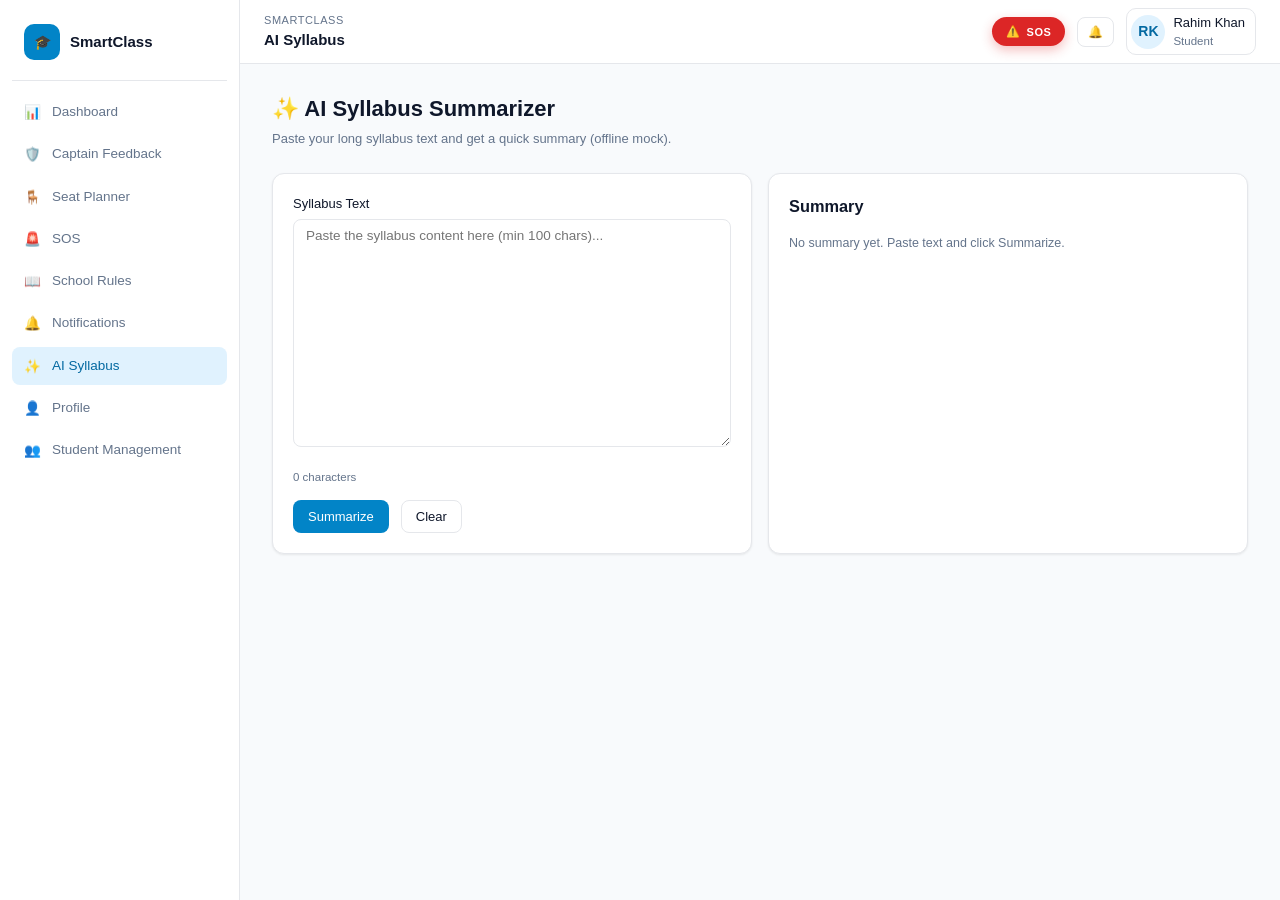
==== static-clone/ai-syllabus.html @ 302255a7 "Changes Co-authored-by: Rakiibb <108585835+Rakiibb@users.noreply.github.com>" ====
<!doctype html>
<html lang="en">
<head>
<meta charset="utf-8" />
<meta name="viewport" content="width=device-width, initial-scale=1" />
<title>AI Syllabus — SmartClass</title>
<link rel="stylesheet" href="css/style.css" />
</head>
<body>
<div class="app">
  <aside class="sidebar" id="sidebar"></aside>
  <div class="main">
    <header class="navbar" id="navbar"></header>
    <div class="content">
      <div class="page-header">
        <h1>✨ AI Syllabus Summarizer</h1>
        <p>Paste your long syllabus text and get a quick summary (offline mock).</p>
      </div>

      <div class="grid cols-2">
        <div class="card">
          <div class="field">
            <label>Syllabus Text</label>
            <textarea class="textarea" id="input" rows="14" placeholder="Paste the syllabus content here (min 100 chars)..."></textarea>
            <div class="text-xs text-muted mt-4" id="count">0 characters</div>
          </div>
          <div class="row">
            <button class="btn" onclick="summarize()">Summarize</button>
            <button class="btn outline" onclick="clearAll()">Clear</button>
          </div>
        </div>

        <div class="card">
          <h3 class="mb-4">Summary</h3>
          <div id="output"><p class="text-muted text-sm">No summary yet. Paste text and click Summarize.</p></div>
        </div>
      </div>
    </div>
  </div>
</div>
<script src="js/data.js"></script>
<script src="js/app.js"></script>
<script>
renderLayout("AI Syllabus");
const input = document.getElementById("input");
input.addEventListener("input", () => {
  document.getElementById("count").textContent = input.value.length + " characters";
});

function summarize() {
  const text = input.value.trim();
  if (text.length < 100) { toast("Please paste at least 100 characters."); return; }

  // Simple offline heuristic: pick first, middle, last sentences + keyword extraction.
  const sentences = text.match(/[^.!?\n]+[.!?]+/g) || [text];
  const summary = sentences.slice(0, Math.min(5, sentences.length)).map(s => s.trim());

  // Naive keyword extraction: top frequent words (>5 chars, not stopwords)
  const stop = new Set(["about","which","their","there","would","could","should","these","those","other","where","being","after","before"]);
  const freq = {};
  text.toLowerCase().replace(/[^a-z\s]/g, " ").split(/\s+/).forEach(w => {
    if (w.length > 5 && !stop.has(w)) freq[w] = (freq[w] || 0) + 1;
  });
  const topics = Object.entries(freq).sort((a,b) => b[1]-a[1]).slice(0, 8).map(x => x[0]);

  const readTime = Math.max(1, Math.round(text.split(/\s+/).length / 200));

  document.getElementById("output").innerHTML = `
    <div class="mb-4">
      <h4 class="mb-2">📋 Summary</h4>
      <ul style="padding-left:18px;font-size:13px;line-height:1.6;">
        ${summary.map(s => `<li>${s}</li>`).join("")}
      </ul>
    </div>
    <div class="mb-4">
      <h4 class="mb-2">⭐ Important Topics</h4>
      <div style="display:flex;flex-wrap:wrap;gap:6px;">
        ${topics.map(t => `<span class="badge gray">${t}</span>`).join("")}
      </div>
    </div>
    <div>
      <h4 class="mb-2">⏱ Estimated Study Time</h4>
      <p class="text-sm">${readTime * 3}–${readTime * 5} hours</p>
    </div>
  `;
}
function clearAll() {
  input.value = "";
  document.getElementById("count").textContent = "0 characters";
  document.getElementById("output").innerHTML = '<p class="text-muted text-sm">No summary yet.</p>';
}
</script>
</body>
</html>
---- static-clone/css/style.css ----
:root {
  --primary: #0284c7;
  --primary-dark: #0369a1;
  --primary-light: #e0f2fe;
  --bg: #f8fafc;
  --card: #ffffff;
  --border: #e5e7eb;
  --text: #0f172a;
  --muted: #64748b;
  --red: #dc2626;
  --amber: #d97706;
  --emerald: #059669;
  --radius: 12px;
  --shadow: 0 1px 3px rgba(0,0,0,.05), 0 1px 2px rgba(0,0,0,.03);
  --shadow-lg: 0 10px 25px -5px rgba(0,0,0,.08), 0 8px 10px -6px rgba(0,0,0,.04);
}

* { box-sizing: border-box; }
html, body { margin: 0; padding: 0; }
body {
  font-family: -apple-system, BlinkMacSystemFont, "Segoe UI", Roboto, "Helvetica Neue", sans-serif;
  color: var(--text);
  background: var(--bg);
  font-size: 14px;
  line-height: 1.5;
}
a { color: inherit; text-decoration: none; }
button { font-family: inherit; cursor: pointer; }
h1,h2,h3,h4 { margin: 0; font-weight: 600; }
p { margin: 0; }

/* App layout */
.app { display: flex; min-height: 100vh; }

/* Sidebar */
.sidebar {
  width: 240px;
  background: #fff;
  border-right: 1px solid var(--border);
  padding: 20px 12px;
  display: flex;
  flex-direction: column;
  gap: 4px;
  position: sticky;
  top: 0;
  height: 100vh;
  overflow-y: auto;
}
.sidebar .brand {
  display: flex; align-items: center; gap: 10px;
  padding: 4px 12px 20px; margin-bottom: 8px;
  border-bottom: 1px solid var(--border);
}
.sidebar .brand-icon {
  width: 36px; height: 36px; border-radius: 10px;
  background: var(--primary); color: #fff;
  display: flex; align-items: center; justify-content: center;
  font-weight: 700;
}
.sidebar .brand-name { font-weight: 600; font-size: 15px; }
.nav-item {
  display: flex; align-items: center; gap: 10px;
  padding: 9px 12px; border-radius: 8px;
  color: var(--muted); font-weight: 500; font-size: 13.5px;
  transition: background .15s, color .15s;
}
.nav-item:hover { background: #f1f5f9; color: var(--text); }
.nav-item.active { background: var(--primary-light); color: var(--primary-dark); }
.nav-item .icon { width: 18px; height: 18px; flex-shrink: 0; }

/* Main */
.main { flex: 1; display: flex; flex-direction: column; min-width: 0; }

/* Navbar */
.navbar {
  height: 64px;
  background: #fff;
  border-bottom: 1px solid var(--border);
  display: flex; align-items: center;
  padding: 0 24px; gap: 16px;
}
.navbar .title { font-weight: 600; font-size: 15px; }
.navbar .subtitle { font-size: 11px; text-transform: uppercase; color: var(--muted); letter-spacing: .05em; }
.navbar .right { margin-left: auto; display: flex; align-items: center; gap: 12px; }
.sos-btn {
  background: var(--red); color: #fff; border: none;
  padding: 8px 14px; border-radius: 999px;
  font-weight: 700; font-size: 11px; text-transform: uppercase; letter-spacing: .05em;
  display: inline-flex; align-items: center; gap: 6px;
  box-shadow: 0 4px 12px rgba(220,38,38,.3);
}
.sos-btn:hover { background: #b91c1c; }
.avatar {
  width: 34px; height: 34px; border-radius: 50%;
  background: var(--primary-light); color: var(--primary-dark);
  display: flex; align-items: center; justify-content: center;
  font-weight: 600;
}

/* Content */
.content { padding: 28px 32px; max-width: 1400px; width: 100%; }
.page-header { margin-bottom: 24px; }
.page-header h1 { font-size: 22px; }
.page-header p { color: var(--muted); margin-top: 4px; font-size: 13px; }

/* Cards & primitives */
.card {
  background: var(--card); border: 1px solid var(--border);
  border-radius: var(--radius); padding: 20px; box-shadow: var(--shadow);
}
.grid { display: grid; gap: 16px; }
.grid.cols-2 { grid-template-columns: repeat(2, 1fr); }
.grid.cols-3 { grid-template-columns: repeat(3, 1fr); }
.grid.cols-4 { grid-template-columns: repeat(4, 1fr); }
@media (max-width: 900px) { .grid.cols-3, .grid.cols-4 { grid-template-columns: repeat(2,1fr); } }
@media (max-width: 600px) { .grid.cols-2, .grid.cols-3, .grid.cols-4 { grid-template-columns: 1fr; } }

.stat-card .label { color: var(--muted); font-size: 12px; text-transform: uppercase; letter-spacing: .04em; }
.stat-card .value { font-size: 28px; font-weight: 700; margin-top: 6px; }
.stat-card .delta { font-size: 12px; color: var(--emerald); margin-top: 4px; }

/* Buttons */
.btn {
  display: inline-flex; align-items: center; gap: 6px;
  padding: 8px 14px; border-radius: 8px; font-weight: 500; font-size: 13px;
  border: 1px solid transparent; background: var(--primary); color: #fff;
}
.btn:hover { background: var(--primary-dark); }
.btn.outline { background: #fff; color: var(--text); border-color: var(--border); }
.btn.outline:hover { background: #f8fafc; }
.btn.ghost { background: transparent; color: var(--muted); }
.btn.danger { background: var(--red); }
.btn.danger:hover { background: #b91c1c; }
.btn.small { padding: 5px 10px; font-size: 12px; }

/* Form */
.field { margin-bottom: 14px; }
.field label { display: block; font-size: 13px; font-weight: 500; margin-bottom: 6px; }
.input, .textarea, .select {
  width: 100%; padding: 8px 12px; border: 1px solid var(--border);
  border-radius: 8px; font-size: 13.5px; background: #fff; font-family: inherit;
}
.input:focus, .textarea:focus, .select:focus {
  outline: none; border-color: var(--primary); box-shadow: 0 0 0 3px rgba(2,132,199,.15);
}
.textarea { resize: vertical; min-height: 100px; }

/* Badges */
.badge {
  display: inline-flex; align-items: center; gap: 4px;
  padding: 2px 8px; border-radius: 999px;
  font-size: 11px; font-weight: 600; border: 1px solid;
}
.badge.pending { background: #fef3c7; color: #92400e; border-color: #fde68a; }
.badge.verified { background: #d1fae5; color: #065f46; border-color: #a7f3d0; }
.badge.rejected { background: #f3f4f6; color: #4b5563; border-color: #e5e7eb; }
.badge.gray { background: #f3f4f6; color: #4b5563; border-color: #e5e7eb; }
.badge.red { background: var(--red); color: #fff; border-color: var(--red); }

/* Captain cards */
.captain-grid { display: grid; grid-template-columns: repeat(3,1fr); gap: 16px; }
@media (max-width: 1000px) { .captain-grid { grid-template-columns: repeat(2,1fr); } }
@media (max-width: 640px) { .captain-grid { grid-template-columns: 1fr; } }
.captain-card {
  background: #fff; border: 1px solid var(--border); border-radius: 16px;
  padding: 20px; box-shadow: var(--shadow); cursor: pointer;
  transition: transform .15s, box-shadow .15s;
  text-align: left;
}
.captain-card:hover { transform: translateY(-2px); box-shadow: var(--shadow-lg); }
.captain-card.tier-warning { border-color: #fde68a; }
.captain-card.tier-high { border-color: #fdba74; }
.captain-card.tier-red { border-color: #fca5a5; animation: pulse-red 1.8s infinite; }
@keyframes pulse-red {
  0%,100% { box-shadow: 0 0 0 0 rgba(220,38,38,.4); }
  50% { box-shadow: 0 0 0 8px rgba(220,38,38,0); }
}
.captain-card .top { display: flex; gap: 12px; align-items: flex-start; }
.captain-card .avatar-lg {
  width: 48px; height: 48px; border-radius: 50%;
  background: var(--primary-light); color: var(--primary-dark);
  display: flex; align-items: center; justify-content: center;
  font-weight: 600; flex-shrink: 0;
}
.captain-card .name { font-weight: 600; font-size: 15px; }
.captain-card .stats {
  display: grid; grid-template-columns: repeat(3,1fr); gap: 8px;
  margin-top: 16px;
}
.captain-card .stat {
  background: #f8fafc; border-radius: 8px; padding: 8px; text-align: center;
}
.captain-card .stat .n { font-size: 18px; font-weight: 700; }
.captain-card .stat .l { font-size: 10px; color: var(--muted); text-transform: uppercase; letter-spacing: .04em; }

/* Dialog */
.dialog-backdrop {
  position: fixed; inset: 0; background: rgba(0,0,0,.5);
  display: none; align-items: center; justify-content: center;
  z-index: 100; padding: 20px;
}
.dialog-backdrop.open { display: flex; }
.dialog {
  background: #fff; border-radius: 16px; box-shadow: var(--shadow-lg);
  max-width: 640px; width: 100%; max-height: 85vh; overflow-y: auto;
  padding: 24px;
}
.dialog-header {
  display: flex; align-items: center; justify-content: space-between;
  margin-bottom: 16px; padding-bottom: 12px; border-bottom: 1px solid var(--border);
}
.dialog-header h2 { font-size: 17px; }
.close-btn {
  background: transparent; border: none; font-size: 20px;
  color: var(--muted); width: 32px; height: 32px; border-radius: 6px;
}
.close-btn:hover { background: #f1f5f9; }

/* Feedback item */
.fb-item {
  border: 1px solid var(--border); border-radius: 10px; padding: 14px;
  margin-bottom: 10px;
}
.fb-item h4 { font-size: 13.5px; }
.fb-item .meta { display: flex; gap: 6px; align-items: center; flex-wrap: wrap; margin: 4px 0 8px; font-size: 11.5px; color: var(--muted); }
.fb-item p { font-size: 13px; color: #374151; }

/* Table */
.table { width: 100%; border-collapse: collapse; font-size: 13px; }
.table th { text-align: left; padding: 10px 12px; background: #f8fafc; color: var(--muted); font-size: 11px; text-transform: uppercase; letter-spacing: .04em; font-weight: 600; border-bottom: 1px solid var(--border); }
.table td { padding: 12px; border-bottom: 1px solid var(--border); }
.table tr:last-child td { border-bottom: none; }

/* Seat planner */
.seat-grid { display: grid; grid-template-columns: repeat(6, 1fr); gap: 8px; max-width: 640px; }
.seat {
  aspect-ratio: 1; border-radius: 8px; background: #f1f5f9;
  display: flex; flex-direction: column; align-items: center; justify-content: center;
  padding: 6px; font-size: 11px; text-align: center;
  border: 2px solid transparent;
}
.seat.occupied { background: var(--primary-light); border-color: var(--primary); }
.seat.captain { background: #fef3c7; border-color: var(--amber); }
.seat .roll { font-weight: 700; font-size: 13px; }

/* Notifications */
.notif { display: flex; gap: 12px; padding: 14px; border-radius: 10px; border: 1px solid var(--border); margin-bottom: 8px; }
.notif.unread { background: #f0f9ff; border-color: #bae6fd; }
.notif .icon-wrap { width: 36px; height: 36px; border-radius: 50%; background: var(--primary-light); color: var(--primary); display: flex; align-items: center; justify-content: center; flex-shrink: 0; }
.notif .body h4 { font-size: 13.5px; }
.notif .body p { color: var(--muted); font-size: 12.5px; margin-top: 2px; }
.notif .time { font-size: 11px; color: var(--muted); margin-top: 4px; }

/* Toast */
.toast {
  position: fixed; bottom: 24px; right: 24px;
  background: #0f172a; color: #fff; padding: 12px 18px; border-radius: 8px;
  box-shadow: var(--shadow-lg); font-size: 13px; z-index: 200;
  animation: slidein .2s;
}
@keyframes slidein { from { transform: translateY(20px); opacity: 0; } }

/* Utilities */
.row { display: flex; align-items: center; gap: 12px; }
.between { justify-content: space-between; }
.mt-4 { margin-top: 16px; } .mt-6 { margin-top: 24px; }
.mb-2 { margin-bottom: 8px; } .mb-4 { margin-bottom: 16px; }
.text-muted { color: var(--muted); }
.text-sm { font-size: 12.5px; }
.text-xs { font-size: 11.5px; }
.hidden { display: none !important; }
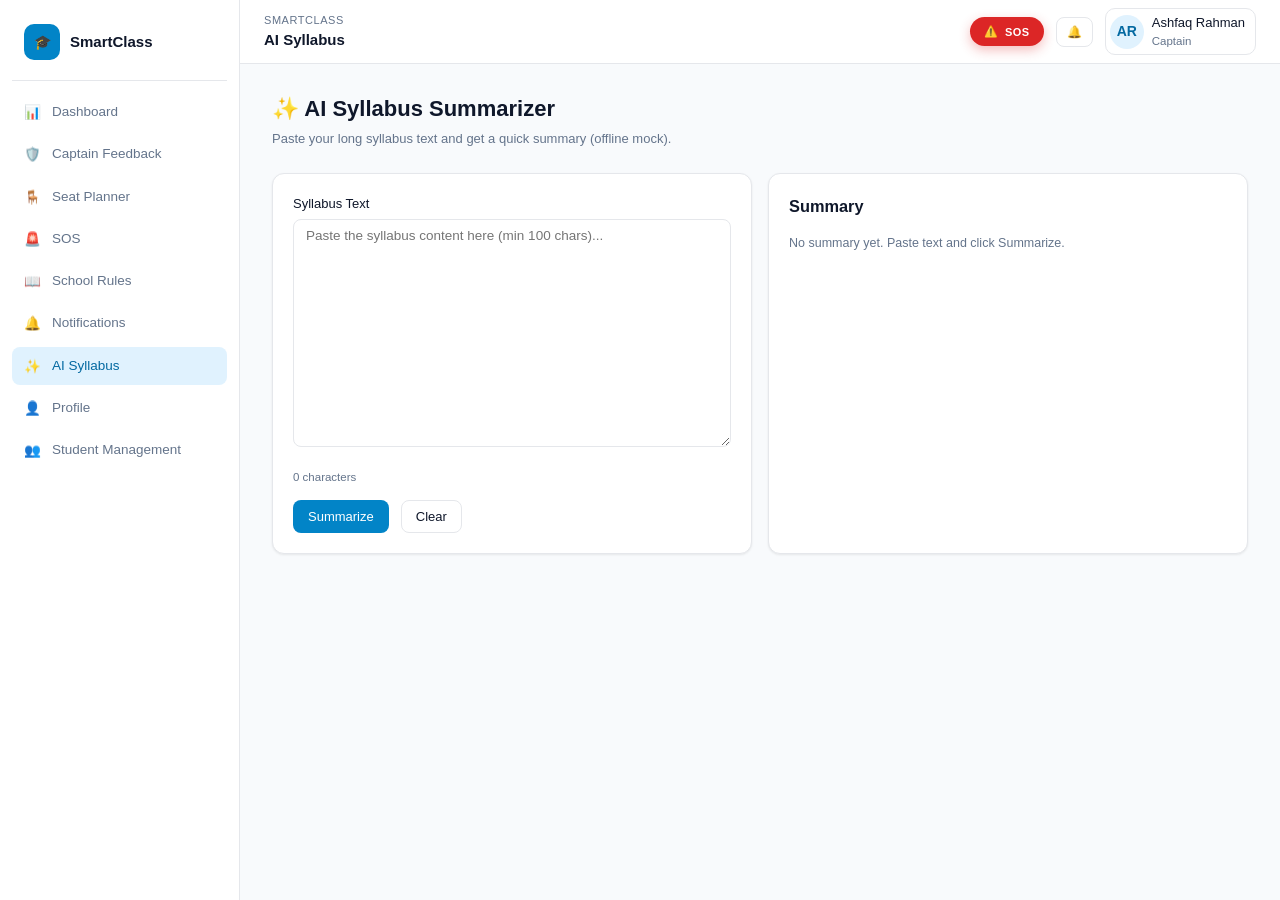
==== commit 8bfdc48b: "Changes Co-authored-by: Rakiibb <108585835+Rakiibb@users.noreply.github.com>" ====
--- a/static-clone/ai-syllabus.html
+++ b/static-clone/ai-syllabus.html
@@ -8,9 +8,39 @@
 </head>
 <body>
 <div class="app">
-  <aside class="sidebar" id="sidebar"></aside>
+  <aside class="sidebar">
+      <div class="brand">
+        <div class="brand-icon">🎓</div>
+        <div class="brand-name">SmartClass</div>
+      </div>
+      <a href="index.html" class="nav-item"><span class="icon">📊</span><span>Dashboard</span></a>
+      <a href="captain-feedback.html" class="nav-item"><span class="icon">🛡️</span><span>Captain Feedback</span></a>
+      <a href="seat-planner.html" class="nav-item"><span class="icon">🪑</span><span>Seat Planner</span></a>
+      <a href="sos.html" class="nav-item"><span class="icon">🚨</span><span>SOS</span></a>
+      <a href="school-rules.html" class="nav-item"><span class="icon">📖</span><span>School Rules</span></a>
+      <a href="notifications.html" class="nav-item"><span class="icon">🔔</span><span>Notifications</span></a>
+      <a href="ai-syllabus.html" class="nav-item active"><span class="icon">✨</span><span>AI Syllabus</span></a>
+      <a href="profile.html" class="nav-item"><span class="icon">👤</span><span>Profile</span></a>
+      <a href="student-management.html" class="nav-item"><span class="icon">👥</span><span>Student Management</span></a>
+    </aside>
   <div class="main">
-    <header class="navbar" id="navbar"></header>
+    <header class="navbar">
+      <div>
+        <div class="subtitle">SmartClass</div>
+        <div class="title">AI Syllabus</div>
+      </div>
+      <div class="right">
+        <button class="sos-btn" onclick="location.href='sos.html'"><span>⚠️</span> SOS</button>
+        <a href="notifications.html" class="btn outline small" title="Notifications">🔔</a>
+        <div class="row" style="border:1px solid var(--border);border-radius:10px;padding:4px 10px 4px 4px;gap:8px;">
+          <div class="avatar">AR</div>
+          <div>
+            <div style="font-size:13px;font-weight:500;">Ashfaq Rahman</div>
+            <div class="text-xs text-muted" style="text-transform:capitalize;">captain</div>
+          </div>
+        </div>
+      </div>
+    </header>
     <div class="content">
       <div class="page-header">
         <h1>✨ AI Syllabus Summarizer</h1>
@@ -41,7 +71,6 @@
 <script src="js/data.js"></script>
 <script src="js/app.js"></script>
 <script>
-renderLayout("AI Syllabus");
 const input = document.getElementById("input");
 input.addEventListener("input", () => {
   document.getElementById("count").textContent = input.value.length + " characters";
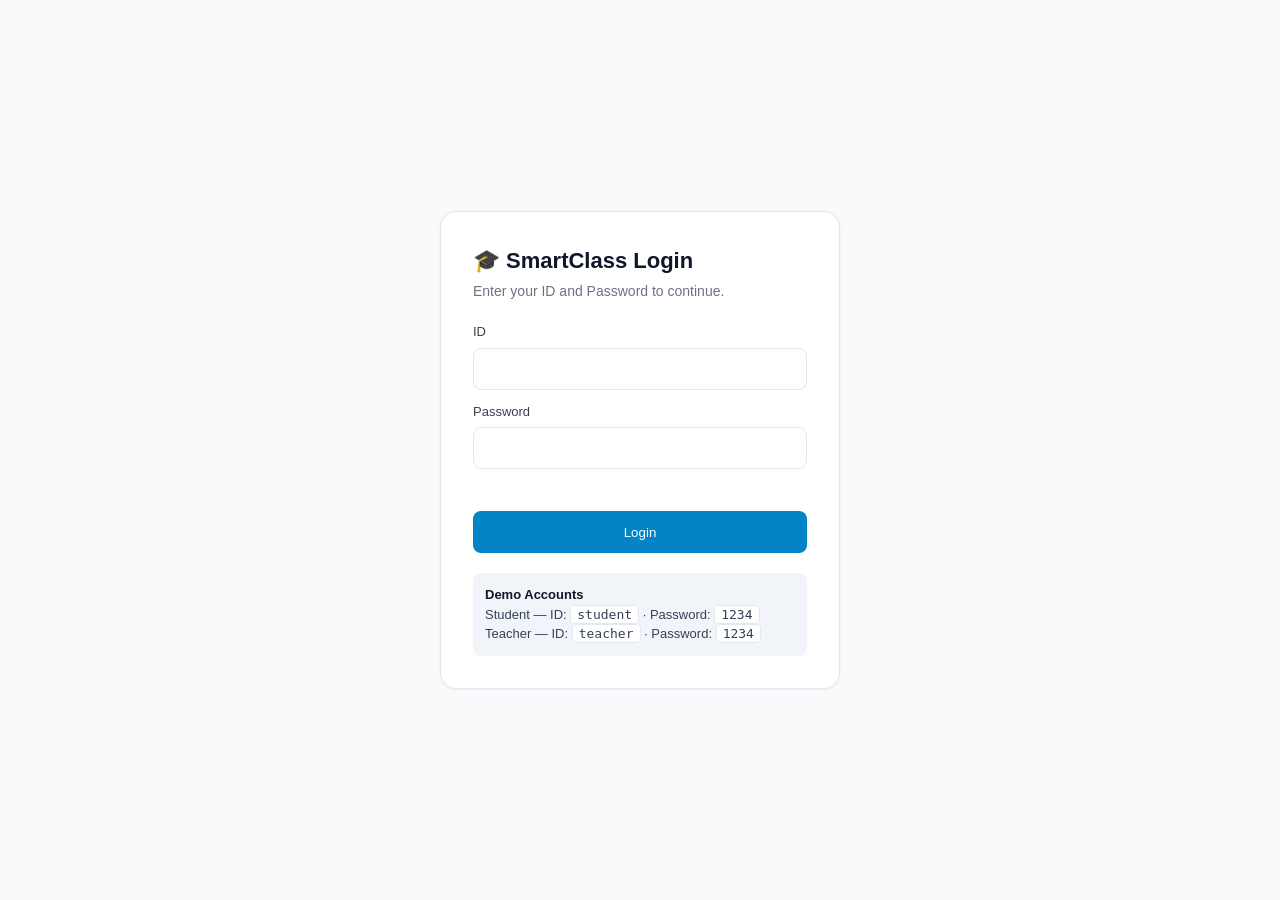
==== commit 4e9e6d4a: "Changes Co-authored-by: Rakiibb <108585835+Rakiibb@users.noreply.github.com>" ====
--- a/static-clone/ai-syllabus.html
+++ b/static-clone/ai-syllabus.html
@@ -5,6 +5,7 @@
 <meta name="viewport" content="width=device-width, initial-scale=1" />
 <title>AI Syllabus — SmartClass</title>
 <link rel="stylesheet" href="css/style.css" />
+<script src="js/auth.js"></script>
 </head>
 <body>
 <div class="app">
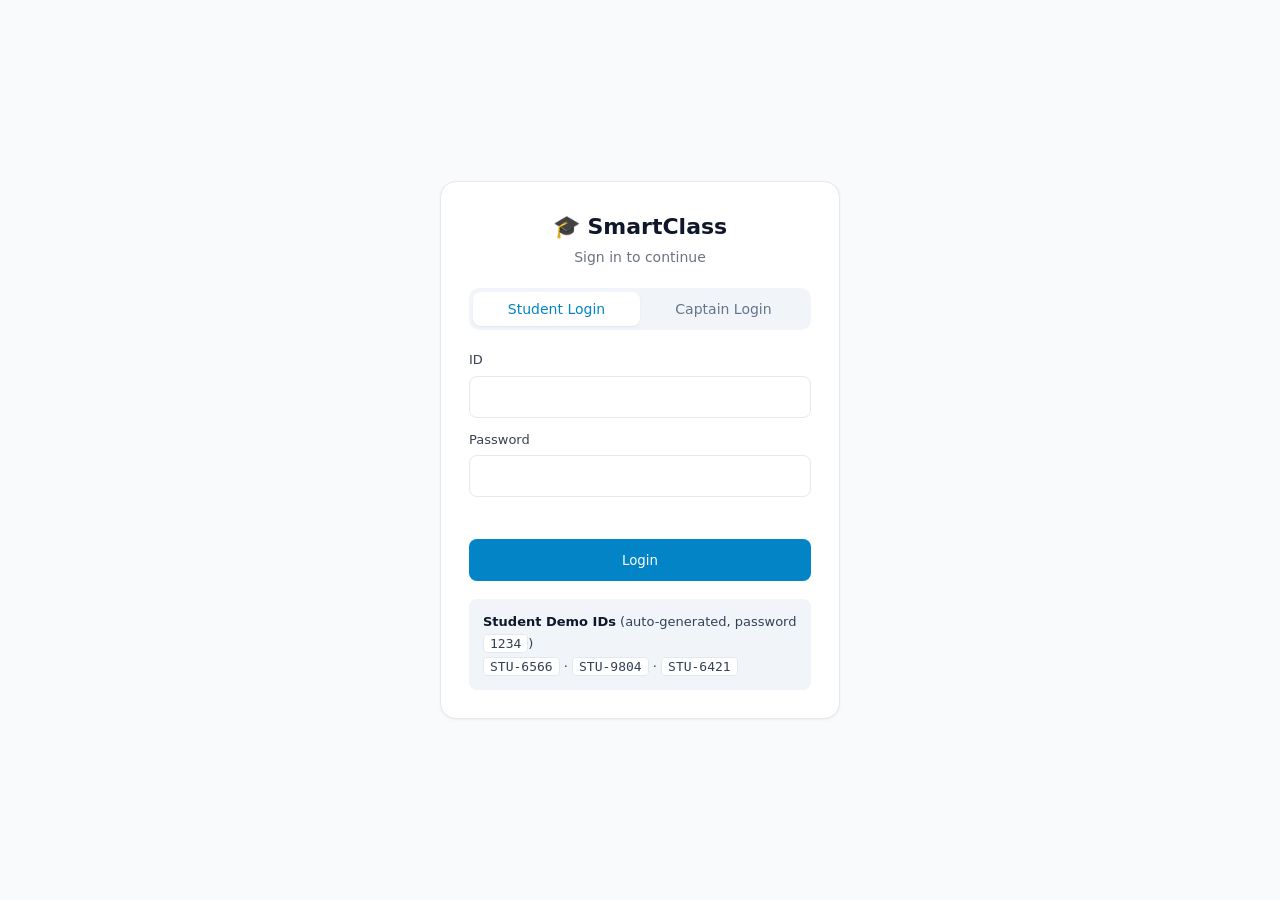
==== commit 4c64f975: "Changes Co-authored-by: Rakiibb <108585835+Rakiibb@users.noreply.github.com>" ====
--- a/static-clone/ai-syllabus.html
+++ b/static-clone/ai-syllabus.html
@@ -45,7 +45,33 @@
     <div class="content">
       <div class="page-header">
         <h1>✨ AI Syllabus Summarizer</h1>
-        <p>Paste your long syllabus text and get a quick summary (offline mock).</p>
+        <p>Captains can publish syllabi. Students can read them and use the summarizer.</p>
+      </div>
+
+      <div class="card mb-4" id="add-syllabus-card" style="display:none;">
+        <h3 class="mb-4">➕ Publish Syllabus <span class="badge gray">Captain only</span></h3>
+        <form id="syllabus-form">
+          <div class="grid cols-2">
+            <div class="field">
+              <label>Subject *</label>
+              <input class="input" name="subject" required maxlength="60" placeholder="e.g. Physics" />
+            </div>
+            <div class="field">
+              <label>Title *</label>
+              <input class="input" name="title" required maxlength="120" placeholder="e.g. Chapter 5 — Motion" />
+            </div>
+          </div>
+          <div class="field">
+            <label>Content *</label>
+            <textarea class="textarea" name="body" required minlength="20" placeholder="Full syllabus content"></textarea>
+          </div>
+          <button class="btn" type="submit">Publish Syllabus</button>
+        </form>
+      </div>
+
+      <div class="card mb-4">
+        <h3 class="mb-4">📚 Published Syllabi</h3>
+        <div id="syllabus-list"></div>
       </div>
 
       <div class="grid cols-2">
@@ -72,6 +98,43 @@
 <script src="js/data.js"></script>
 <script src="js/app.js"></script>
 <script>
+function renderSyllabi() {
+  var box = document.getElementById("syllabus-list");
+  if (!DB.syllabi || DB.syllabi.length === 0) {
+    box.innerHTML = '<p class="text-muted text-sm">No syllabus published yet.</p>';
+    return;
+  }
+  box.innerHTML = DB.syllabi
+    .slice().sort(function(a,b){ return new Date(b.createdAt) - new Date(a.createdAt); })
+    .map(function (s) {
+      return '<div class="fb-item">' +
+        '<div class="row between"><h4>' + s.title + '</h4>' +
+        '<span class="badge gray">' + s.subject + '</span></div>' +
+        '<div class="meta"><span>🕒 ' + fmtDateTime(s.createdAt) + '</span></div>' +
+        '<p>' + s.body + '</p></div>';
+    }).join("");
+}
+renderSyllabi();
+
+var me = scGetUser();
+if (me && me.role === "captain") {
+  document.getElementById("add-syllabus-card").style.display = "";
+  document.getElementById("syllabus-form").addEventListener("submit", function (e) {
+    e.preventDefault();
+    var fd = new FormData(e.target);
+    var subject = (fd.get("subject") || "").trim();
+    var title = (fd.get("title") || "").trim();
+    var body = (fd.get("body") || "").trim();
+    if (!subject || !title || body.length < 20) { toast("Fill all fields (content min 20 chars)."); return; }
+    DB.syllabi = DB.syllabi || [];
+    DB.syllabi.unshift({ id: uid("sy"), subject: subject, title: title, body: body, createdAt: new Date().toISOString() });
+    saveData(DB);
+    e.target.reset();
+    renderSyllabi();
+    toast("Syllabus published.");
+  });
+}
+
 const input = document.getElementById("input");
 input.addEventListener("input", () => {
   document.getElementById("count").textContent = input.value.length + " characters";
--- a/static-clone/css/style.css
+++ b/static-clone/css/style.css
@@ -83,13 +83,40 @@
 .navbar .subtitle { font-size: 11px; text-transform: uppercase; color: var(--muted); letter-spacing: .05em; }
 .navbar .right { margin-left: auto; display: flex; align-items: center; gap: 12px; }
 .sos-btn {
-  background: var(--red); color: #fff; border: none;
-  padding: 8px 14px; border-radius: 999px;
-  font-weight: 700; font-size: 11px; text-transform: uppercase; letter-spacing: .05em;
-  display: inline-flex; align-items: center; gap: 6px;
-  box-shadow: 0 4px 12px rgba(220,38,38,.3);
-}
-.sos-btn:hover { background: #b91c1c; }
+  position: relative;
+  width: 46px; height: 46px; padding: 0;
+  border-radius: 50%; border: 2px solid #fff;
+  background: radial-gradient(circle at 30% 30%, #ff6b6b 0%, #dc2626 55%, #7f1d1d 100%);
+  color: #fff; cursor: pointer;
+  font-weight: 900; font-size: 11px; letter-spacing: .05em;
+  display: inline-flex; align-items: center; justify-content: center;
+  box-shadow:
+    0 6px 16px rgba(220,38,38,.5),
+    0 0 0 0 rgba(220,38,38,.6),
+    0 -2px 6px rgba(0,0,0,.25) inset;
+  transition: transform .15s ease, filter .2s ease;
+  animation: sosPulse 1.4s ease-out infinite, sosShake 1.4s ease-in-out infinite;
+}
+.sos-btn > span:first-child { display: none; }
+.sos-btn::after {
+  content: "SOS";
+}
+.sos-btn:hover {
+  transform: scale(1.08);
+  filter: brightness(1.08);
+}
+.sos-btn:active { transform: scale(.95); }
+@keyframes sosPulse {
+  0%   { box-shadow: 0 6px 16px rgba(220,38,38,.5), 0 0 0 0 rgba(220,38,38,.7),  0 -2px 6px rgba(0,0,0,.25) inset; }
+  100% { box-shadow: 0 6px 16px rgba(220,38,38,.5), 0 0 0 14px rgba(220,38,38,0), 0 -2px 6px rgba(0,0,0,.25) inset; }
+}
+@keyframes sosShake {
+  0%, 100% { transform: rotate(0deg); }
+  20% { transform: rotate(-6deg); }
+  40% { transform: rotate(6deg); }
+  60% { transform: rotate(-4deg); }
+  80% { transform: rotate(4deg); }
+}
 .avatar {
   width: 34px; height: 34px; border-radius: 50%;
   background: var(--primary-light); color: var(--primary-dark);
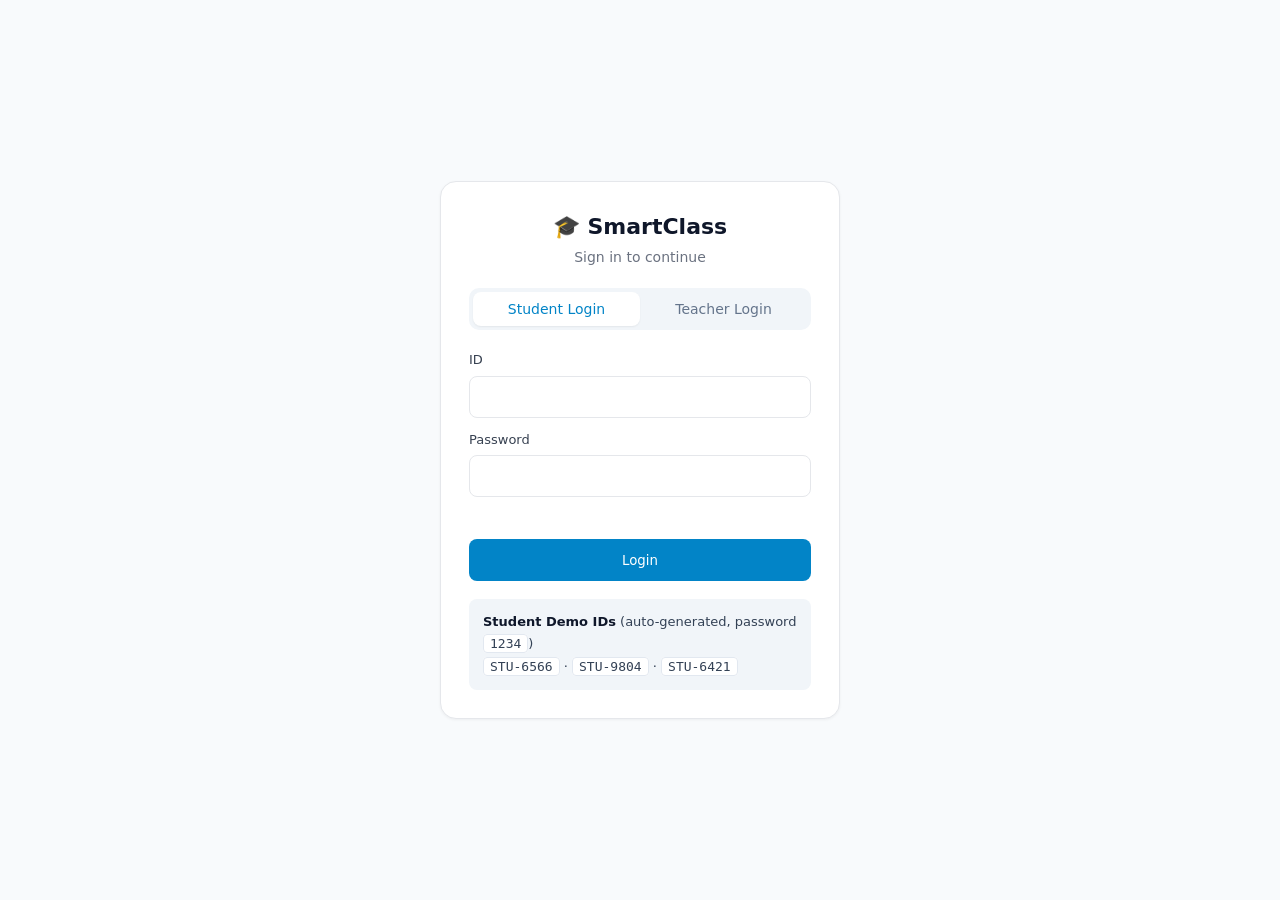
==== commit 7a27a45b: "Changes Co-authored-by: Rakiibb <108585835+Rakiibb@users.noreply.github.com>" ====
--- a/static-clone/ai-syllabus.html
+++ b/static-clone/ai-syllabus.html
@@ -16,6 +16,7 @@
       </div>
       <a href="index.html" class="nav-item"><span class="icon">📊</span><span>Dashboard</span></a>
       <a href="captain-feedback.html" class="nav-item"><span class="icon">🛡️</span><span>Captain Feedback</span></a>
+      <a href="captain-feedback.html#corruption-money" class="nav-item"><span class="icon">💰</span><span>Corruption Money</span></a>
       <a href="seat-planner.html" class="nav-item"><span class="icon">🪑</span><span>Seat Planner</span></a>
       <a href="sos.html" class="nav-item"><span class="icon">🚨</span><span>SOS</span></a>
       <a href="school-rules.html" class="nav-item"><span class="icon">📖</span><span>School Rules</span></a>
